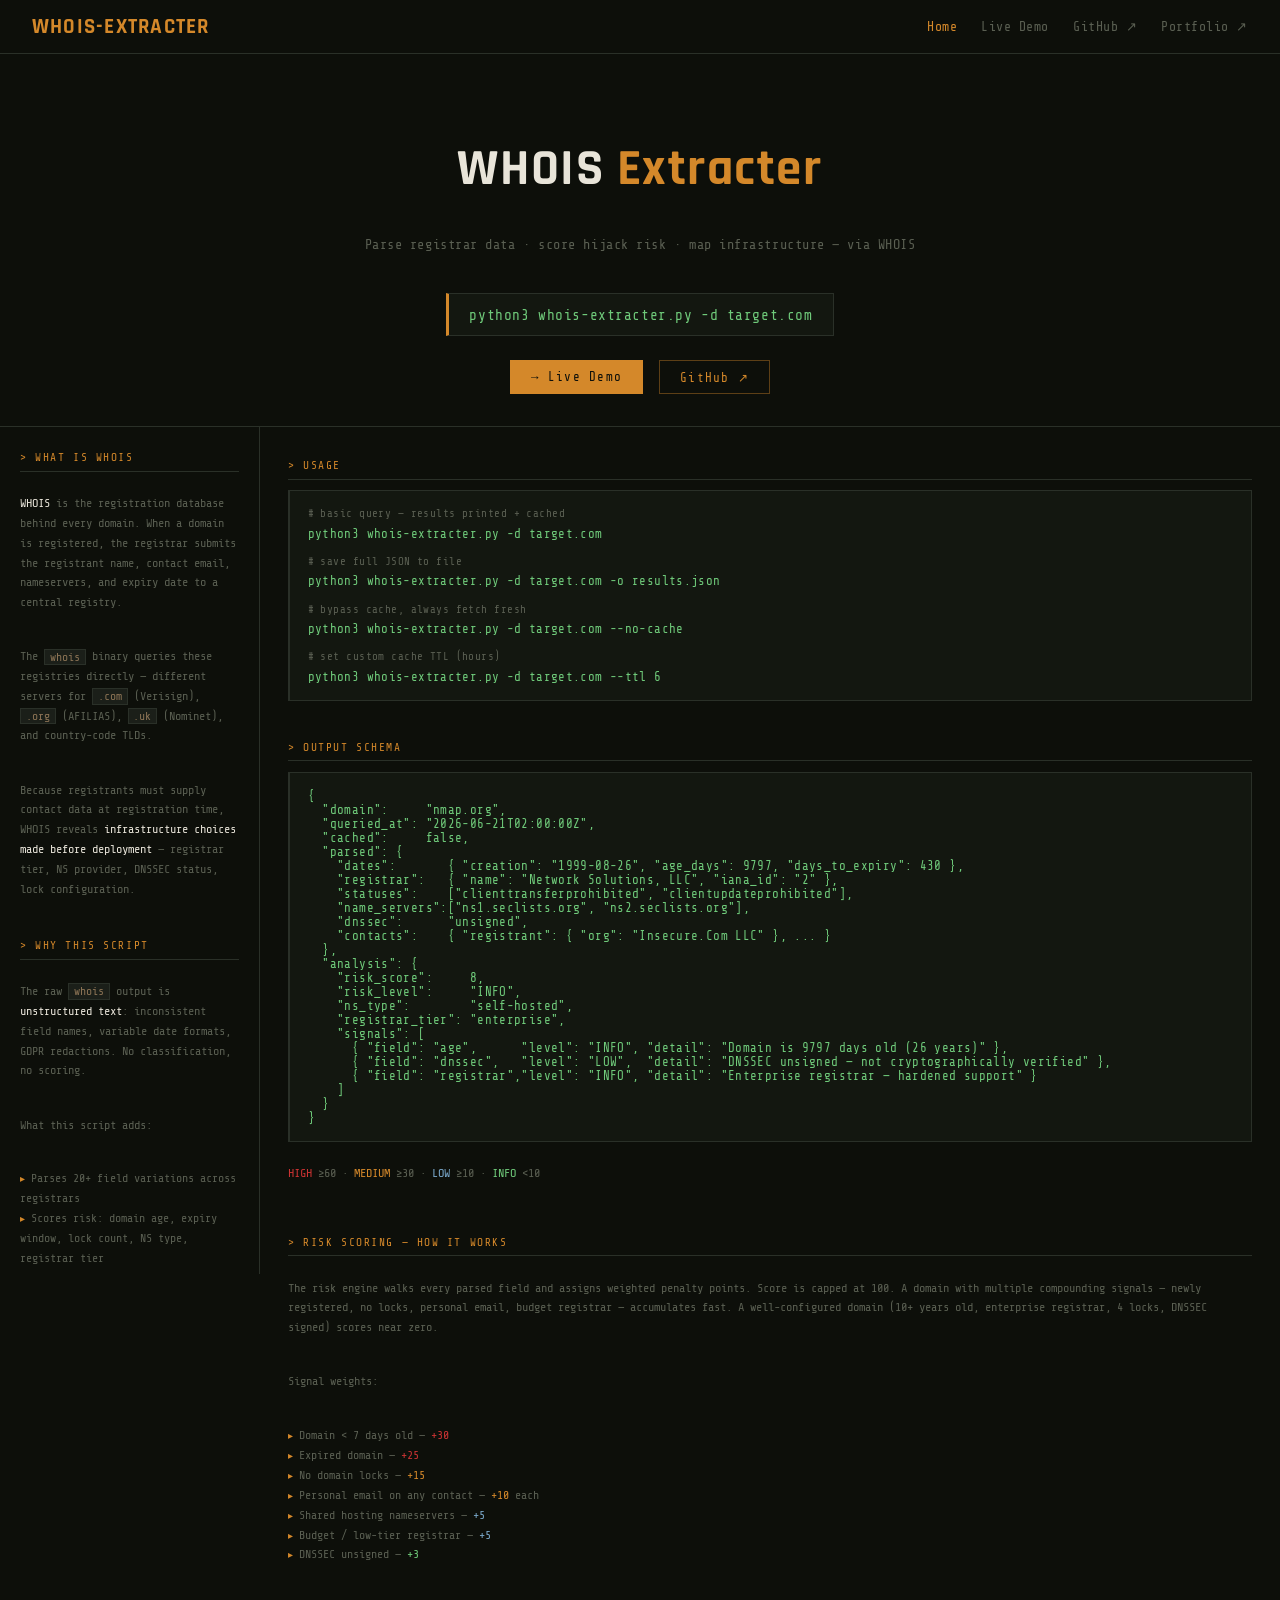
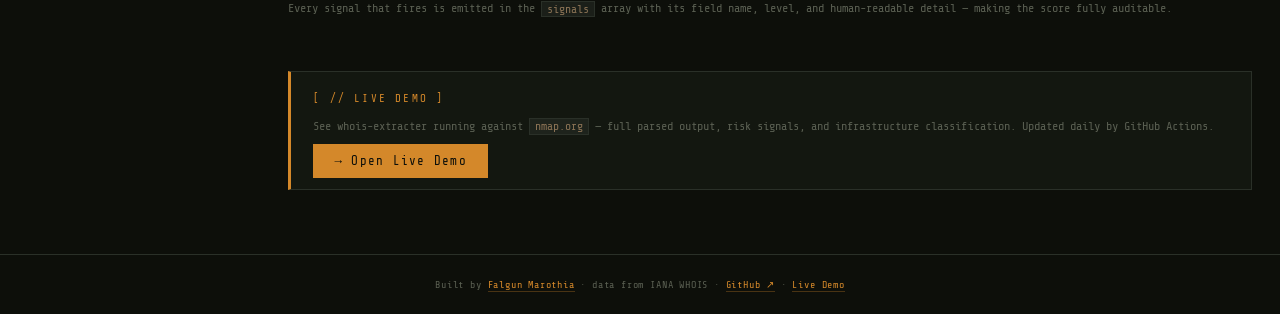
==== web/index.html @ 034da866 "feat: initial release — standalone whois-extracter" ====
<!DOCTYPE html>
<html lang="en">
<head>
  <meta charset="UTF-8">
  <meta name="viewport" content="width=device-width, initial-scale=1">
  <title>whois-extracter — Domain Registration Risk Intelligence</title>
  <meta name="description" content="whois-extracter — parse WHOIS records, score domain hijack risk, detect NS infrastructure exposure. Zero pip deps, pure Python stdlib, offline SQLite cache.">
  <link rel="preconnect" href="https://fonts.googleapis.com">
  <link rel="preconnect" href="https://fonts.gstatic.com" crossorigin>
  <link href="https://fonts.googleapis.com/css2?family=Share+Tech+Mono&family=Rajdhani:wght@400;600;700&display=swap" rel="stylesheet">
  <link rel="stylesheet" href="assets/css/style.css">
</head>
<body>

<nav>
  <a class="nav-brand" href="index.html">WHOIS-EXTRACTER</a>
  <div class="nav-links">
    <a href="index.html" class="nav-active">Home</a>
    <a href="demo.html">Live Demo</a>
    <a href="https://github.com/fmfalgun/whois-extracter" target="_blank" rel="noopener noreferrer">GitHub ↗</a>
    <a href="https://fmfalgun.github.io" target="_blank" rel="noopener noreferrer">Portfolio ↗</a>
  </div>
</nav>

<div class="hero">
  <h1>WHOIS <span>Extracter</span></h1>
  <p>Parse registrar data · score hijack risk · map infrastructure — via WHOIS</p>
  <div class="install-block">
    <code class="install-cmd">python3 whois-extracter.py -d target.com</code>
  </div>
  <div class="hero-cta-row">
    <a href="demo.html" class="cta-btn">→ Live Demo</a>
    <a href="https://github.com/fmfalgun/whois-extracter" target="_blank" rel="noopener noreferrer" class="cta-ghost">GitHub ↗</a>
  </div>
</div>

<div class="layout">

  <!-- LEFT: sticky info panel -->
  <aside class="info-panel">

    <div class="panel-block">
      <div class="panel-heading">&gt; WHAT IS WHOIS</div>
      <p class="panel-text">
        <span class="hl">WHOIS</span> is the registration database behind every domain. When a domain
        is registered, the registrar submits the registrant name, contact email, nameservers, and
        expiry date to a central registry.
      </p>
      <p class="panel-text">
        The <code class="inline-code">whois</code> binary queries these registries directly — different
        servers for <code class="inline-code">.com</code> (Verisign), <code class="inline-code">.org</code>
        (AFILIAS), <code class="inline-code">.uk</code> (Nominet), and country-code TLDs.
      </p>
      <p class="panel-text">
        Because registrants must supply contact data at registration time, WHOIS reveals
        <span class="hl">infrastructure choices made before deployment</span> — registrar tier,
        NS provider, DNSSEC status, lock configuration.
      </p>
    </div>

    <div class="panel-block">
      <div class="panel-heading">&gt; WHY THIS SCRIPT</div>
      <p class="panel-text">
        The raw <code class="inline-code">whois</code> output is <span class="hl">unstructured text</span>:
        inconsistent field names, variable date formats, GDPR redactions. No classification, no scoring.
      </p>
      <p class="panel-text">What this script adds:</p>
      <ul class="panel-list">
        <li>Parses 20+ field variations across registrars</li>
        <li>Scores risk: domain age, expiry window, lock count, NS type, registrar tier</li>
        <li>Detects: personal email, single point of failure, server cluster ID in NS hostname</li>
        <li>SQLite cache — repeat queries instant (24h TTL)</li>
        <li>Structured JSON for piping</li>
      </ul>
    </div>

    <div class="panel-block">
      <div class="panel-heading">&gt; HOW IT WORKS</div>
      <div class="arch-diagram">
        <div class="arch-box input-box">python3 whois-extracter.py -d target.com</div>
        <div class="arch-arrow">▼</div>
        <div class="arch-box engine-box">system whois binary<span class="arch-sub">routes to correct registry: Verisign / RIPE / APNIC</span></div>
        <div class="arch-arrow">▼</div>
        <div class="arch-cache">
          <div class="cache-label">SQLITE CACHE (cache.db)</div>
          <div class="cache-sub">fresh (&lt;24h)? serve instantly<br>stale? call whois binary</div>
        </div>
        <div class="arch-arrow">▼</div>
        <div class="arch-box engine-box">PARSE + RISK ANALYZE<span class="arch-sub">20+ fields · score 0–100 · signals list</span></div>
        <div class="arch-arrow">▼</div>
        <div class="arch-box output-box">JSON OUTPUT + STDOUT SUMMARY</div>
      </div>
    </div>

  </aside>

  <!-- RIGHT: main content -->
  <main class="home-main">

    <div class="panel-block home-panel">
      <div class="panel-heading">&gt; USAGE</div>
      <div class="code-block">
        <div class="code-comment"># basic query — results printed + cached</div>
        <pre class="code-pre">python3 whois-extracter.py -d target.com</pre>
        <div class="code-comment"># save full JSON to file</div>
        <pre class="code-pre">python3 whois-extracter.py -d target.com -o results.json</pre>
        <div class="code-comment"># bypass cache, always fetch fresh</div>
        <pre class="code-pre">python3 whois-extracter.py -d target.com --no-cache</pre>
        <div class="code-comment"># set custom cache TTL (hours)</div>
        <pre class="code-pre">python3 whois-extracter.py -d target.com --ttl 6</pre>
      </div>
    </div>

    <div class="panel-block home-panel">
      <div class="panel-heading">&gt; OUTPUT SCHEMA</div>
      <div class="code-block">
<pre class="code-pre">{
  "domain":     "nmap.org",
  "queried_at": "2026-06-21T02:00:00Z",
  "cached":     false,
  "parsed": {
    "dates":       { "creation": "1999-08-26", "age_days": 9797, "days_to_expiry": 430 },
    "registrar":   { "name": "Network Solutions, LLC", "iana_id": "2" },
    "statuses":    ["clienttransferprohibited", "clientupdateprohibited"],
    "name_servers":["ns1.seclists.org", "ns2.seclists.org"],
    "dnssec":      "unsigned",
    "contacts":    { "registrant": { "org": "Insecure.Com LLC" }, ... }
  },
  "analysis": {
    "risk_score":     8,
    "risk_level":     "INFO",
    "ns_type":        "self-hosted",
    "registrar_tier": "enterprise",
    "signals": [
      { "field": "age",      "level": "INFO", "detail": "Domain is 9797 days old (26 years)" },
      { "field": "dnssec",   "level": "LOW",  "detail": "DNSSEC unsigned — not cryptographically verified" },
      { "field": "registrar","level": "INFO", "detail": "Enterprise registrar — hardened support" }
    ]
  }
}</pre>
      </div>
      <p class="panel-text schema-note">
        <span class="risk-HIGH">HIGH</span> &ge;60 &middot;
        <span class="risk-MEDIUM">MEDIUM</span> &ge;30 &middot;
        <span class="risk-LOW">LOW</span> &ge;10 &middot;
        <span class="risk-INFO">INFO</span> &lt;10
      </p>
    </div>

    <div class="panel-block home-panel">
      <div class="panel-heading">&gt; RISK SCORING — HOW IT WORKS</div>
      <p class="panel-text">
        The risk engine walks every parsed field and assigns weighted penalty points. Score is capped at 100.
        A domain with multiple compounding signals — newly registered, no locks, personal email, budget
        registrar — accumulates fast. A well-configured domain (10+ years old, enterprise registrar,
        4 locks, DNSSEC signed) scores near zero.
      </p>
      <p class="panel-text">Signal weights:</p>
      <ul class="panel-list">
        <li>Domain &lt; 7 days old — <span class="risk-HIGH">+30</span></li>
        <li>Expired domain — <span class="risk-HIGH">+25</span></li>
        <li>No domain locks — <span class="risk-MEDIUM">+15</span></li>
        <li>Personal email on any contact — <span class="risk-MEDIUM">+10</span> each</li>
        <li>Shared hosting nameservers — <span class="risk-LOW">+5</span></li>
        <li>Budget / low-tier registrar — <span class="risk-LOW">+5</span></li>
        <li>DNSSEC unsigned — <span class="risk-INFO">+3</span></li>
      </ul>
      <p class="panel-text">
        Every signal that fires is emitted in the <code class="inline-code">signals</code> array with its
        field name, level, and human-readable detail — making the score fully auditable.
      </p>
    </div>

    <div class="hof-cta-card">
      <div class="hof-cta-label">[ // LIVE DEMO ]</div>
      <p class="hof-cta-desc">
        See whois-extracter running against <code class="inline-code">nmap.org</code> — full parsed output,
        risk signals, and infrastructure classification. Updated daily by GitHub Actions.
      </p>
      <a href="demo.html" class="cta-btn">→ Open Live Demo</a>
    </div>

  </main>

</div>

<footer class="site-footer">
  Built by <a href="https://fmfalgun.github.io" target="_blank" rel="noopener noreferrer">Falgun Marothia</a>
  &middot; data from IANA WHOIS
  &middot; <a href="https://github.com/fmfalgun/whois-extracter" target="_blank" rel="noopener noreferrer">GitHub ↗</a>
  &middot; <a href="demo.html">Live Demo</a>
</footer>

</body>
</html>
---- web/assets/css/style.css ----
/* whois-extracter — tactical dark (FM//SEC palette) */

:root {
  --black:  #0D0F0A;
  --card:   #131710;
  --border: #2A3028;
  --cream:  #E8E4D9;
  --dim:    #5A5F52;
  --amber:  #D4882A;
  --khaki:  #8B7355;
  --green:  #6FCA7A;
  --blue:   #7AA8CA;
  --red:    #CC3333;
  --font-mono: 'Share Tech Mono', 'Courier New', monospace;
  --font-display: 'Rajdhani', sans-serif;
}

* { box-sizing: border-box; }

body {
  background-color: var(--black);
  font-family: var(--font-mono);
  color: var(--cream);
  margin: 0;
}

/* ── Header ─────────────────────────────────────────────────────────── */

header {
  background-color: var(--card);
  padding: 14px 24px;
  border-bottom: 1px solid var(--border);
  display: flex;
  align-items: center;
  justify-content: space-between;
}

/* ── Outer layout (stats live outside <main>) ───────────────────────── */

#stats-row {
  max-width: 960px;
  margin: 2rem auto 0;
  padding: 0 2rem;
}

main {
  max-width: 960px;
  margin: 0 auto;
  padding: 1.5rem 2rem 3rem;
}

/* ── Stats row ──────────────────────────────────────────────────────── */

.stats-row {
  display: flex;
  gap: 1rem;
  flex-wrap: wrap;
  margin-bottom: 0;
}

.stat-badge {
  background-color: var(--card);
  border: 1px solid var(--border);
  border-top: 2px solid var(--amber);
  padding: .9rem 1.4rem;
  text-align: center;
  flex: 1;
  min-width: 120px;
}

.stat-value {
  font-family: var(--font-display);
  font-size: 2rem;
  font-weight: 700;
  color: var(--amber);
  display: block;
  letter-spacing: .04em;
}

.stat-label {
  font-family: var(--font-mono);
  font-size: .6rem;
  letter-spacing: .15em;
  text-transform: uppercase;
  color: var(--dim);
  display: block;
  margin-top: .25rem;
}

/* ── Queried-at metadata line ───────────────────────────────────────── */

#queried-at-line {
  font-size: .62rem;
  letter-spacing: .08em;
  color: var(--dim);
  margin: 1.25rem 0 2rem;
}

#queried-at-line span { color: var(--khaki); }

/* ── Sections ───────────────────────────────────────────────────────── */

.section {
  margin-bottom: 2.5rem;
}

.section-title {
  font-family: var(--font-mono);
  font-size: .68rem;
  font-weight: normal;
  letter-spacing: .2em;
  color: var(--khaki);
  margin-bottom: .8rem;
  padding-bottom: .5rem;
  border-bottom: 1px solid var(--border);
  text-transform: uppercase;
}

.section-title.direct   { color: var(--green); }
.section-title.wildcard { color: var(--blue); }
.section-title.leak     { color: var(--red); }

.section-note {
  font-size: .63rem;
  letter-spacing: .06em;
  color: var(--dim);
  margin-bottom: .8rem;
  font-style: italic;
}

.section-tooltip {
  cursor: help;
  opacity: .55;
  font-style: normal;
}

/* ── Entry list ─────────────────────────────────────────────────────── */

.entry-list {
  border-left: 2px solid var(--border);
  padding-left: 1rem;
}

.entry {
  display: flex;
  align-items: center;
  gap: 12px;
  padding: .5rem 0;
  border-bottom: 1px solid rgba(42,48,40,.5);
}

.entry:last-child { border-bottom: none; }

.entry-name {
  flex: 1;
  color: var(--cream);
  font-size: .82rem;
  letter-spacing: .02em;
}

.entry-issuer {
  color: var(--dim);
  font-size: .7rem;
  min-width: 140px;
}

.entry-dates {
  color: var(--dim);
  font-size: .67rem;
  min-width: 180px;
}

.entry-link {
  font-size: .63rem;
  letter-spacing: .08em;
  color: var(--amber);
  text-decoration: none;
  border-bottom: 1px solid rgba(212,136,42,.35);
  padding-bottom: 1px;
  transition: border-color .2s;
}

.entry-link:hover { border-color: var(--amber); }

.empty {
  color: var(--dim);
  font-size: .75rem;
  font-style: italic;
}

/* ── Error box ──────────────────────────────────────────────────────── */

#error-box {
  display: none;
  border: 1px solid var(--red);
  border-left: 3px solid var(--red);
  background: rgba(204,51,51,.06);
  color: var(--red);
  font-size: .75rem;
  padding: .75rem 1rem;
  margin: 1.5rem 2rem;
}

/* ── Footer ─────────────────────────────────────────────────────────── */

footer {
  font-family: var(--font-mono);
  font-size: .63rem;
  letter-spacing: .08em;
  color: var(--dim);
  text-align: center;
  padding: 1.5rem 2rem;
  border-top: 1px solid var(--border);
}

.footer-sep { margin: 0 .5rem; opacity: .4; }

footer a {
  color: var(--amber);
  text-decoration: none;
  border-bottom: 1px solid rgba(212,136,42,.3);
  padding-bottom: 1px;
  transition: border-color .2s;
}

footer a:hover { border-color: var(--amber); }

/* ── Nav (consistent across all pages — matches portfolio) ──────────── */

nav {
  display: flex;
  align-items: center;
  justify-content: space-between;
  padding: .85rem 2rem;
  border-bottom: 1px solid var(--border);
  background: var(--black);
  position: sticky;
  top: 0;
  z-index: 100;
}

.nav-brand {
  font-family: var(--font-display);
  font-size: 1.3rem;
  font-weight: 700;
  color: var(--amber);
  letter-spacing: .06em;
  text-decoration: none;
}

.nav-links { display: flex; gap: 1.5rem; }

.nav-links a {
  color: var(--dim);
  text-decoration: none;
  font-family: var(--font-mono);
  font-size: .82rem;
  letter-spacing: .04em;
  transition: color .2s;
}

.nav-links a:hover { color: var(--amber); }
.nav-active { color: var(--amber) !important; pointer-events: none; }

/* ── Hero (home page) ───────────────────────────────────────────────── */

.hero {
  padding: 3rem 2rem 2rem;
  text-align: center;
  border-bottom: 1px solid var(--border);
}

.hero h1 {
  font-family: var(--font-display);
  font-size: clamp(2rem, 5vw, 3.2rem);
  font-weight: 700;
  color: var(--cream);
  letter-spacing: .03em;
}

.hero h1 span { color: var(--amber); }

.hero > p {
  color: var(--dim);
  font-family: var(--font-mono);
  font-size: .85rem;
  margin-top: .6rem;
  letter-spacing: .04em;
}

.install-block {
  margin: 1.75rem auto 0;
  display: inline-block;
  background: var(--card);
  border: 1px solid var(--border);
  border-left: 3px solid var(--amber);
  padding: .7rem 1.25rem;
}

.install-cmd {
  font-family: var(--font-mono);
  font-size: .9rem;
  color: var(--green);
  letter-spacing: .04em;
}

.hero-cta-row {
  display: flex;
  justify-content: center;
  gap: 1rem;
  margin-top: 1.5rem;
  flex-wrap: wrap;
}

.cta-btn {
  font-family: var(--font-mono);
  font-size: .78rem;
  letter-spacing: .1em;
  color: var(--black);
  background: var(--amber);
  padding: .55rem 1.25rem;
  text-decoration: none;
  border: 1px solid var(--amber);
  transition: opacity .2s;
}
.cta-btn:hover { opacity: .85; color: var(--black); }

.cta-ghost {
  font-family: var(--font-mono);
  font-size: .78rem;
  letter-spacing: .1em;
  color: var(--amber);
  border: 1px solid rgba(212,136,42,.4);
  padding: .55rem 1.25rem;
  text-decoration: none;
  transition: border-color .2s;
}
.cta-ghost:hover { border-color: var(--amber); color: var(--amber); }

/* ── Two-column layout (home page) ─────────────────────────────────── */

.layout {
  display: grid;
  grid-template-columns: 260px 1fr;
  max-width: 1280px;
  margin: 0 auto;
  align-items: start;
}

.layout main {
  max-width: none;
  margin: 0;
  padding: 2rem 1.75rem 4rem;
  min-width: 0;
}

/* ── Info panel (sticky left sidebar) ──────────────────────────────── */

.info-panel {
  position: sticky;
  top: 53px;
  height: calc(100vh - 53px);
  overflow-y: auto;
  overflow-x: hidden;
  border-right: 1px solid var(--border);
  padding: 1.5rem 1.25rem;
  display: flex;
  flex-direction: column;
  gap: 1.75rem;
  scrollbar-width: thin;
  scrollbar-color: var(--border) transparent;
}
.info-panel::-webkit-scrollbar { width: 4px; }
.info-panel::-webkit-scrollbar-thumb { background: var(--border); }

.panel-block {
  display: flex;
  flex-direction: column;
  gap: .65rem;
}

.panel-heading {
  font-family: var(--font-mono);
  font-size: .7rem;
  color: var(--amber);
  letter-spacing: .14em;
  text-transform: uppercase;
  padding-bottom: .4rem;
  border-bottom: 1px solid var(--border);
}

.panel-text {
  font-family: var(--font-mono);
  font-size: .75rem;
  color: var(--dim);
  line-height: 1.65;
}

.panel-text .hl { color: var(--cream); }
.panel-text .inline-code,
.inline-code {
  font-family: var(--font-mono);
  font-size: .72rem;
  background: rgba(42,48,40,.5);
  color: var(--khaki);
  padding: .05rem .3rem;
  border: 1px solid var(--border);
}

.panel-list {
  font-family: var(--font-mono);
  font-size: .73rem;
  color: var(--dim);
  line-height: 1.7;
  list-style: none;
  padding: 0;
}

.panel-list li::before {
  content: '▸ ';
  color: var(--amber);
  font-size: .65rem;
}

/* ── Arch diagram ───────────────────────────────────────────────────── */

.arch-diagram {
  display: flex;
  flex-direction: column;
  align-items: center;
  gap: .28rem;
  font-family: var(--font-mono);
  font-size: .7rem;
}

.arch-box {
  width: 100%;
  background: rgba(42,48,40,.4);
  border: 1px solid var(--border);
  padding: .4rem .6rem;
  color: var(--cream);
  text-align: center;
  font-size: .68rem;
  letter-spacing: .05em;
  display: flex;
  flex-direction: column;
  gap: .1rem;
}

.arch-sub  { color: var(--dim); font-size: .6rem; }
.input-box  { border-color: var(--amber); color: var(--amber); }
.output-box { border-color: var(--blue);  color: var(--blue);  font-size: .62rem; }
.engine-box { border-color: var(--border); }
.arch-arrow { color: var(--dim); font-size: .8rem; line-height: 1; }

.arch-cache {
  width: 100%;
  border: 1px dashed var(--border);
  padding: .35rem .6rem;
  text-align: center;
}
.cache-label { color: var(--amber); font-size: .65rem; letter-spacing: .06em; }
.cache-sub   { color: var(--dim);   font-size: .58rem; margin-top: .1rem; line-height: 1.4; }

/* ── Code blocks (home page right panel) ───────────────────────────── */

.home-panel {
  margin-bottom: 2.5rem;
}

.code-block {
  background: var(--card);
  border: 1px solid var(--border);
  border-left: 2px solid var(--border);
  padding: 1rem 1.1rem;
  display: flex;
  flex-direction: column;
  gap: .4rem;
}

.code-comment {
  font-family: var(--font-mono);
  font-size: .68rem;
  color: var(--dim);
  letter-spacing: .04em;
  margin-top: .5rem;
}
.code-comment:first-child { margin-top: 0; }

.code-pre {
  font-family: var(--font-mono);
  font-size: .78rem;
  color: var(--green);
  letter-spacing: .03em;
  white-space: pre;
  overflow-x: auto;
  margin: 0;
}

.schema-note {
  margin-top: .75rem;
}

/* ── Colour helpers (used in text) ─────────────────────────────────── */

.direct-hl   { color: var(--green); }
.wildcard-hl { color: var(--blue); }
.leak-hl     { color: var(--red); }

/* ── Hall-of-fame CTA card (home page) ─────────────────────────────── */

.hof-cta-card {
  background: var(--card);
  border: 1px solid var(--border);
  border-left: 3px solid var(--amber);
  padding: 1.25rem 1.4rem;
  margin-top: 2rem;
}

.hof-cta-label {
  font-family: var(--font-mono);
  font-size: .68rem;
  letter-spacing: .2em;
  color: var(--amber);
  margin-bottom: .7rem;
}

.hof-cta-desc {
  font-family: var(--font-mono);
  font-size: .75rem;
  color: var(--dim);
  line-height: 1.6;
  margin-bottom: .9rem;
}

/* ── Sub-header (reused as .domain-header label bar) ───────────────── */

.hof-subheader {
  border-bottom: 1px solid var(--border);
  padding: .55rem 2rem;
  font-family: var(--font-mono);
  font-size: .65rem;
  letter-spacing: .08em;
  color: var(--dim);
}

/* ── Domain detail — header row below nav ───────────────────────────── */

.domain-header {
  max-width: 960px;
  margin: 0 auto;
  padding: .75rem 2rem;
  border-bottom: 1px solid var(--border);
  display: flex;
  align-items: baseline;
  gap: 1.5rem;
}

.domain-name-display {
  font-family: var(--font-display);
  font-size: 1.25rem;
  font-weight: 700;
  color: var(--cream);
  letter-spacing: .04em;
}

.domain-contributor {
  font-family: var(--font-mono);
  font-size: .65rem;
  letter-spacing: .08em;
  color: var(--khaki);
}

/* ── Site footer (home / hof / domain pages) ────────────────────────── */

.site-footer {
  font-family: var(--font-mono);
  font-size: .63rem;
  letter-spacing: .08em;
  color: var(--dim);
  text-align: center;
  padding: 1.5rem 2rem;
  border-top: 1px solid var(--border);
}

.site-footer a {
  color: var(--amber);
  text-decoration: none;
  border-bottom: 1px solid rgba(212,136,42,.3);
  padding-bottom: 1px;
  transition: border-color .2s;
}
.site-footer a:hover { border-color: var(--amber); }

/* ── Responsive — nav + layout ──────────────────────────────────────── */

@media (max-width: 900px) {
  .layout {
    grid-template-columns: 1fr;
  }

  .info-panel {
    position: static;
    height: auto;
    border-right: none;
    border-bottom: 1px solid var(--border);
  }

  .layout main { padding: 1.5rem 1.25rem 3rem; }
}

@media (max-width: 600px) {
  nav { padding: .75rem 1rem; }
  .nav-brand { font-size: 1.1rem; }
  .nav-links { gap: .9rem; }
  .nav-links a { font-size: .72rem; }
  .hero { padding: 2rem 1rem 1.5rem; }
  .hero-cta-row { flex-direction: column; align-items: center; }
  .hof-subheader { padding: .5rem 1rem; }
  .domain-header { padding: .6rem 1rem; }
}

/* ── Back link (domain detail page — legacy, nav replaces it) ────────── */

#back-link {
  font-family: var(--font-mono);
  font-size: .62rem;
  letter-spacing: .12em;
  color: var(--amber);
  text-decoration: none;
  border-bottom: 1px solid rgba(212,136,42,.3);
  padding-bottom: 1px;
  transition: border-color .2s;
  white-space: nowrap;
}
#back-link:hover { border-color: var(--amber); color: var(--amber); }

#contributor-meta {
  font-family: var(--font-mono);
  font-size: .62rem;
  letter-spacing: .08em;
  color: var(--khaki);
}

/* ── Global links ───────────────────────────────────────────────────── */

a { color: var(--amber); text-decoration: none; }
a:hover { color: var(--cream); }

/* ── Responsive ─────────────────────────────────────────────────────── */

@media (max-width: 600px) {
  #stats-row,
  main { padding-left: 1rem; padding-right: 1rem; }

  .stat-badge { min-width: calc(50% - .5rem); }

  .entry {
    flex-direction: column;
    align-items: flex-start;
    gap: .25rem;
  }

  .entry-issuer,
  .entry-dates { min-width: unset; }
}

/* ══════════════════════════════════════════════════════════════════════
   WHOIS-EXTRACTER SPECIFIC ADDITIONS
   ══════════════════════════════════════════════════════════════════════ */

/* ── Risk level colours ─────────────────────────────────────────────── */

.risk-HIGH   { color: var(--red); }
.risk-MEDIUM { color: var(--amber); }
.risk-LOW    { color: var(--blue); }
.risk-INFO   { color: var(--green); }

.risk-badge {
  font-family: var(--font-mono);
  font-size: .62rem;
  letter-spacing: .12em;
  padding: .15rem .45rem;
  border: 1px solid;
  border-radius: 2px;
  white-space: nowrap;
}
.risk-badge.risk-HIGH   { border-color: rgba(204,51,51,.4);   background: rgba(204,51,51,.08); }
.risk-badge.risk-MEDIUM { border-color: rgba(212,136,42,.4);  background: rgba(212,136,42,.08); }
.risk-badge.risk-LOW    { border-color: rgba(122,168,202,.4); background: rgba(122,168,202,.08); }
.risk-badge.risk-INFO   { border-color: rgba(111,202,122,.4); background: rgba(111,202,122,.08); }

/* ── Signal rows ────────────────────────────────────────────────────── */

.signal-row {
  display: flex;
  align-items: baseline;
  gap: .75rem;
  padding: .55rem 0;
  border-bottom: 1px solid rgba(42,48,40,.5);
  font-family: var(--font-mono);
  font-size: .78rem;
}
.signal-row:last-child { border-bottom: none; }

.signal-level {
  font-size: .6rem;
  letter-spacing: .12em;
  min-width: 64px;
  white-space: nowrap;
}

.signal-field {
  color: var(--khaki);
  font-size: .7rem;
  letter-spacing: .06em;
  min-width: 80px;
  white-space: nowrap;
}

.signal-detail {
  color: rgba(232,228,217,.7);
  font-size: .75rem;
  line-height: 1.5;
  flex: 1;
}

/* ── Infra key-value grid ───────────────────────────────────────────── */

.infra-grid {
  display: flex;
  flex-direction: column;
  gap: 0;
  border-left: 2px solid var(--border);
  padding-left: 1rem;
}

.infra-row {
  display: flex;
  gap: 1.5rem;
  align-items: baseline;
  padding: .4rem 0;
  border-bottom: 1px solid rgba(42,48,40,.4);
  font-family: var(--font-mono);
}
.infra-row:last-child { border-bottom: none; }

.infra-key {
  font-size: .62rem;
  letter-spacing: .1em;
  color: var(--dim);
  min-width: 120px;
  flex-shrink: 0;
  text-transform: uppercase;
}

.infra-val {
  font-size: .78rem;
  color: var(--cream);
  line-height: 1.4;
  word-break: break-all;
}

.infra-val.empty { color: var(--dim); font-style: italic; }

/* ── stat-value colour override when it holds a risk level ─────────── */

#val-risk-level.risk-HIGH   { color: var(--red); }
#val-risk-level.risk-MEDIUM { color: var(--amber); }
#val-risk-level.risk-LOW    { color: var(--blue); }
#val-risk-level.risk-INFO   { color: var(--green); }
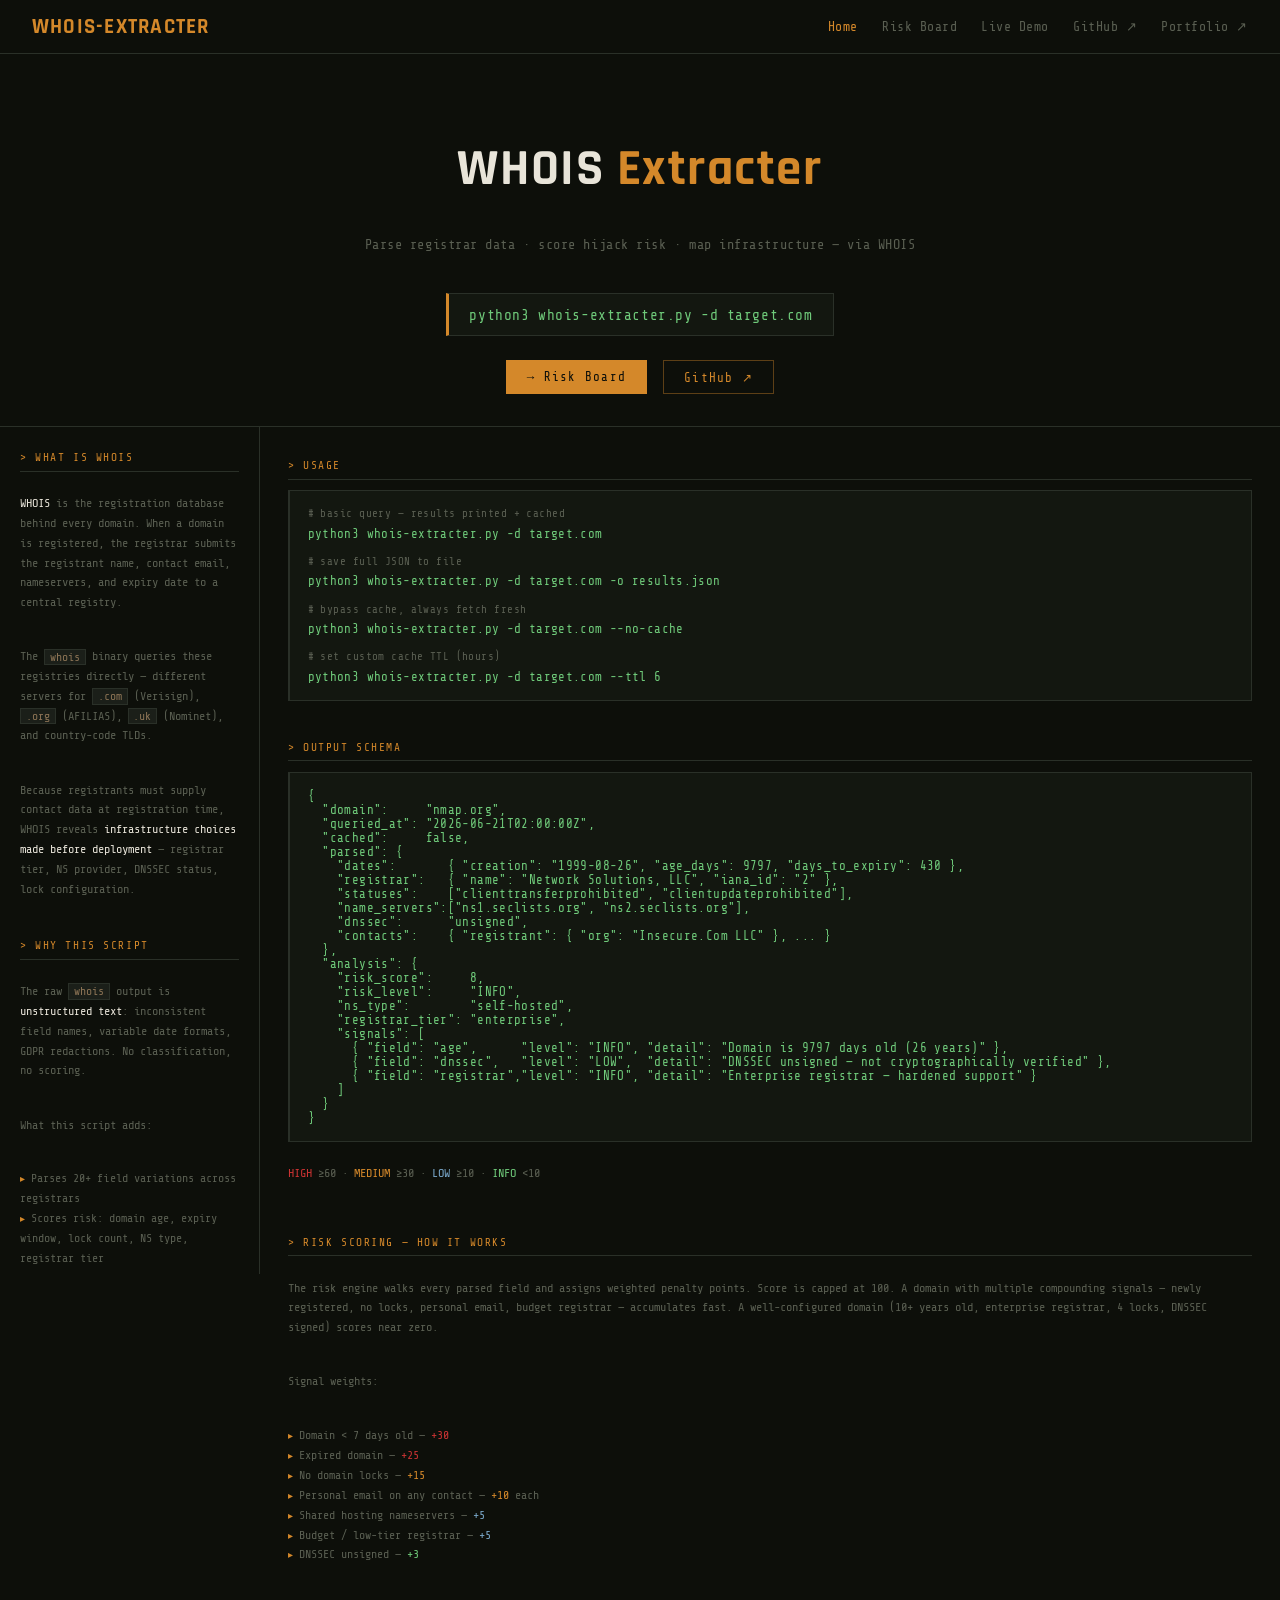
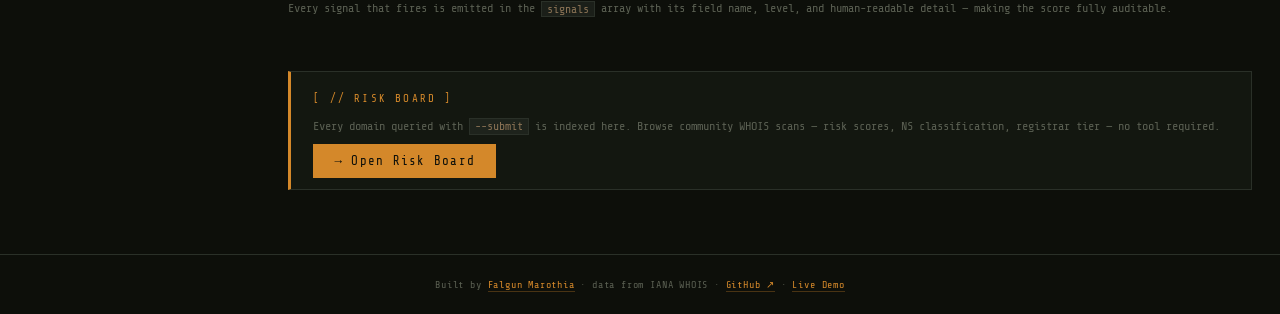
==== commit 9ebfb68f: "feat: v2 — risk board, submission pipeline, domain detail pages" ====
--- a/web/index.html
+++ b/web/index.html
@@ -16,6 +16,7 @@
   <a class="nav-brand" href="index.html">WHOIS-EXTRACTER</a>
   <div class="nav-links">
     <a href="index.html" class="nav-active">Home</a>
+    <a href="risk-board.html">Risk Board</a>
     <a href="demo.html">Live Demo</a>
     <a href="https://github.com/fmfalgun/whois-extracter" target="_blank" rel="noopener noreferrer">GitHub ↗</a>
     <a href="https://fmfalgun.github.io" target="_blank" rel="noopener noreferrer">Portfolio ↗</a>
@@ -29,7 +30,7 @@
     <code class="install-cmd">python3 whois-extracter.py -d target.com</code>
   </div>
   <div class="hero-cta-row">
-    <a href="demo.html" class="cta-btn">→ Live Demo</a>
+    <a href="risk-board.html" class="cta-btn">→ Risk Board</a>
     <a href="https://github.com/fmfalgun/whois-extracter" target="_blank" rel="noopener noreferrer" class="cta-ghost">GitHub ↗</a>
   </div>
 </div>
@@ -172,12 +173,12 @@
     </div>
 
     <div class="hof-cta-card">
-      <div class="hof-cta-label">[ // LIVE DEMO ]</div>
+      <div class="hof-cta-label">[ // RISK BOARD ]</div>
       <p class="hof-cta-desc">
-        See whois-extracter running against <code class="inline-code">nmap.org</code> — full parsed output,
-        risk signals, and infrastructure classification. Updated daily by GitHub Actions.
+        Every domain queried with <code class="inline-code">--submit</code> is indexed here.
+        Browse community WHOIS scans — risk scores, NS classification, registrar tier — no tool required.
       </p>
-      <a href="demo.html" class="cta-btn">→ Open Live Demo</a>
+      <a href="risk-board.html" class="cta-btn">→ Open Risk Board</a>
     </div>
 
   </main>
--- a/web/assets/css/style.css
+++ b/web/assets/css/style.css
@@ -769,3 +769,130 @@
 #val-risk-level.risk-MEDIUM { color: var(--amber); }
 #val-risk-level.risk-LOW    { color: var(--blue); }
 #val-risk-level.risk-INFO   { color: var(--green); }
+
+/* ── Risk Board — Disclaimer ────────────────────────────────────────── */
+
+#rb-disclaimer {
+  background: rgba(212,136,42,.07);
+  border: 1px solid rgba(212,136,42,.25);
+  border-left: 3px solid var(--amber);
+  padding: .75rem 1rem;
+  font-size: .7rem;
+  letter-spacing: .04em;
+  color: rgba(232,228,217,.7);
+  margin-bottom: 1.25rem;
+  line-height: 1.6;
+}
+#rb-disclaimer .disclaimer-icon { color: var(--amber); margin-right: .4rem; }
+#rb-disclaimer strong { color: var(--cream); }
+
+/* ── Risk Board — How to add ────────────────────────────────────────── */
+
+#rb-howto {
+  display: flex;
+  align-items: center;
+  gap: 1rem;
+  flex-wrap: wrap;
+  margin-bottom: 1.5rem;
+  padding: .6rem .9rem;
+  background: var(--card);
+  border: 1px solid var(--border);
+  font-size: .68rem;
+}
+
+/* ── Risk Board — Stats subheader ───────────────────────────────────── */
+
+#rb-stats {
+  font-family: var(--font-mono);
+  font-size: .65rem;
+  letter-spacing: .08em;
+  color: var(--dim);
+}
+
+/* ── Risk Board — Level section heading ─────────────────────────────── */
+
+.rb-level-heading {
+  font-family: var(--font-mono);
+  font-size: .68rem;
+  letter-spacing: .2em;
+  text-transform: uppercase;
+  padding: .5rem 0 .4rem;
+  margin: 1.5rem 0 .75rem;
+  border-bottom: 1px solid var(--border);
+}
+.rb-level-heading.risk-HIGH   { color: var(--red); }
+.rb-level-heading.risk-MEDIUM { color: var(--amber); }
+.rb-level-heading.risk-LOW    { color: var(--blue); }
+.rb-level-heading.risk-INFO   { color: var(--green); }
+
+/* ── Risk Board — Domain cards ──────────────────────────────────────── */
+
+.domain-card {
+  background: var(--card);
+  border: 1px solid var(--border);
+  border-left: 3px solid var(--amber);
+  padding: 1rem 1.1rem;
+  cursor: pointer;
+  transition: border-left-color .2s, background .2s;
+  margin-bottom: .6rem;
+}
+.domain-card:hover { background: #161A12; border-left-color: var(--cream); }
+
+.card-header-row {
+  display: flex;
+  justify-content: space-between;
+  align-items: baseline;
+  margin-bottom: .5rem;
+}
+.card-domain {
+  font-family: var(--font-display);
+  font-size: 1rem;
+  font-weight: 600;
+  color: var(--cream);
+  letter-spacing: .03em;
+  word-break: break-all;
+}
+.card-date {
+  font-family: var(--font-mono);
+  font-size: .6rem;
+  letter-spacing: .06em;
+  color: var(--dim);
+  white-space: nowrap;
+  margin-left: .5rem;
+}
+.card-stats {
+  display: flex;
+  flex-wrap: wrap;
+  gap: .35rem;
+  margin-bottom: .5rem;
+}
+.card-stat {
+  font-family: var(--font-mono);
+  font-size: .58rem;
+  letter-spacing: .08em;
+  color: var(--dim);
+  border: 1px solid var(--border);
+  padding: .15rem .4rem;
+  border-radius: 2px;
+}
+
+/* risk chip on card — coloured border matching risk level */
+.risk-chip.risk-HIGH   { color: var(--red);   border-color: rgba(204,51,51,.4); }
+.risk-chip.risk-MEDIUM { color: var(--amber);  border-color: rgba(212,136,42,.4); }
+.risk-chip.risk-LOW    { color: var(--blue);   border-color: rgba(122,168,202,.4); }
+.risk-chip.risk-INFO   { color: var(--green);  border-color: rgba(111,202,122,.4); }
+
+.card-contributor {
+  font-family: var(--font-mono);
+  font-size: .62rem;
+  letter-spacing: .06em;
+  color: var(--dim);
+}
+.card-name { color: var(--khaki); margin-right: .4rem; }
+
+/* ── Risk Board — Responsive ────────────────────────────────────────── */
+
+@media (max-width: 600px) {
+  #rb-howto { flex-direction: column; align-items: flex-start; gap: .5rem; }
+  #search-input { max-width: 100%; }
+}
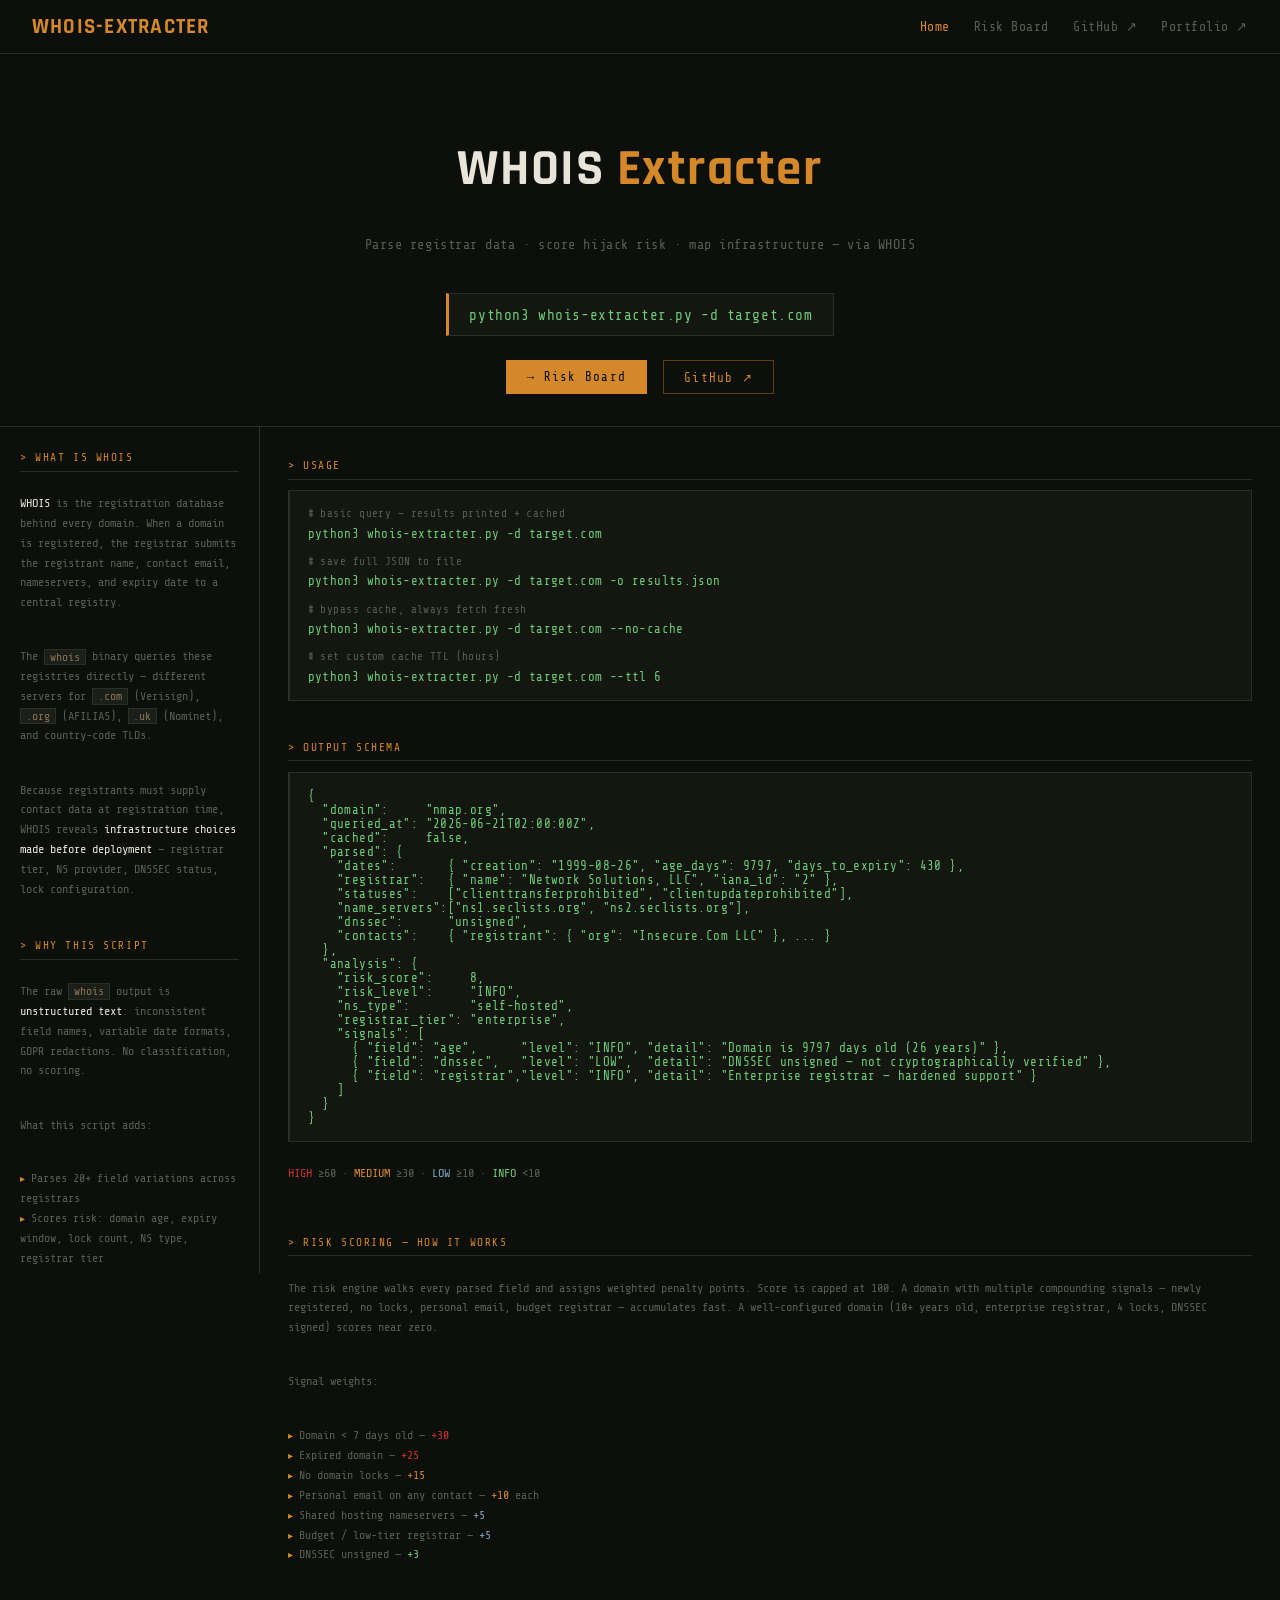
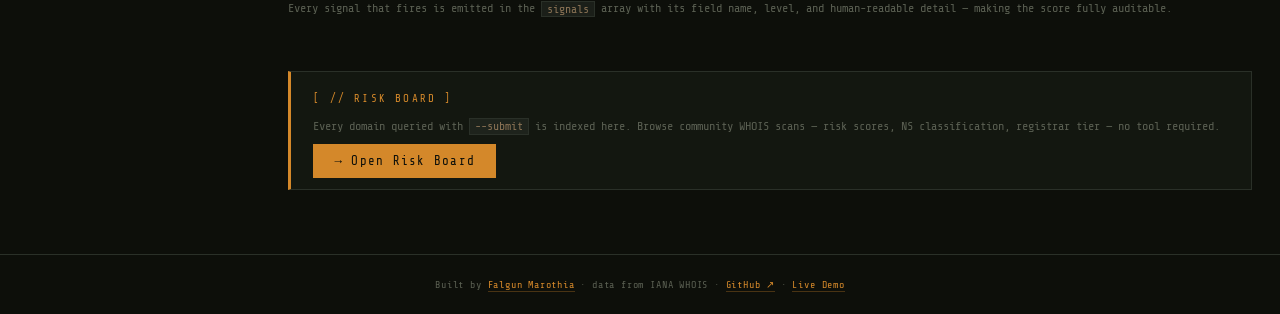
==== commit 5ff3cb29: "wip: pending HTML changes before opensource/ removal from web-vapt Co-Authored-By: Claude Sonnet 5 <" ====
--- a/web/index.html
+++ b/web/index.html
@@ -17,7 +17,6 @@
   <div class="nav-links">
     <a href="index.html" class="nav-active">Home</a>
     <a href="risk-board.html">Risk Board</a>
-    <a href="demo.html">Live Demo</a>
     <a href="https://github.com/fmfalgun/whois-extracter" target="_blank" rel="noopener noreferrer">GitHub ↗</a>
     <a href="https://fmfalgun.github.io" target="_blank" rel="noopener noreferrer">Portfolio ↗</a>
   </div>
